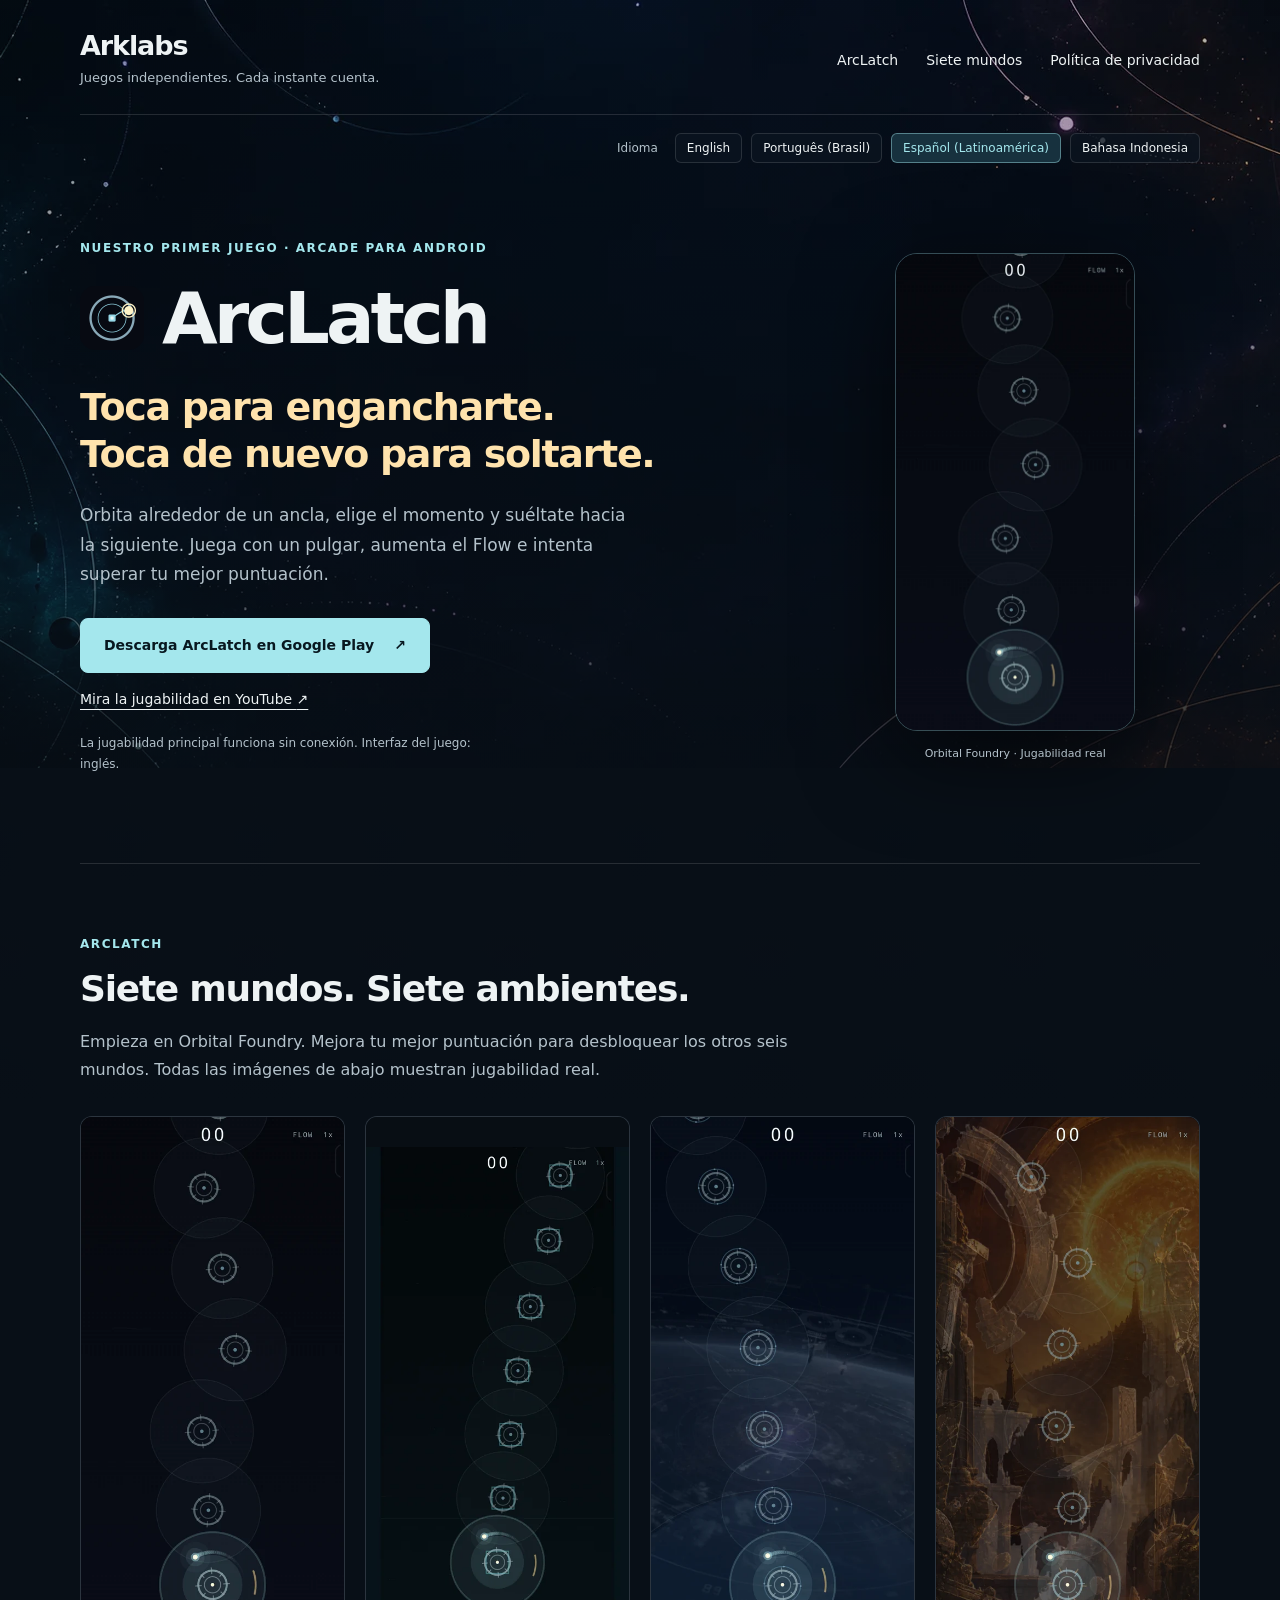
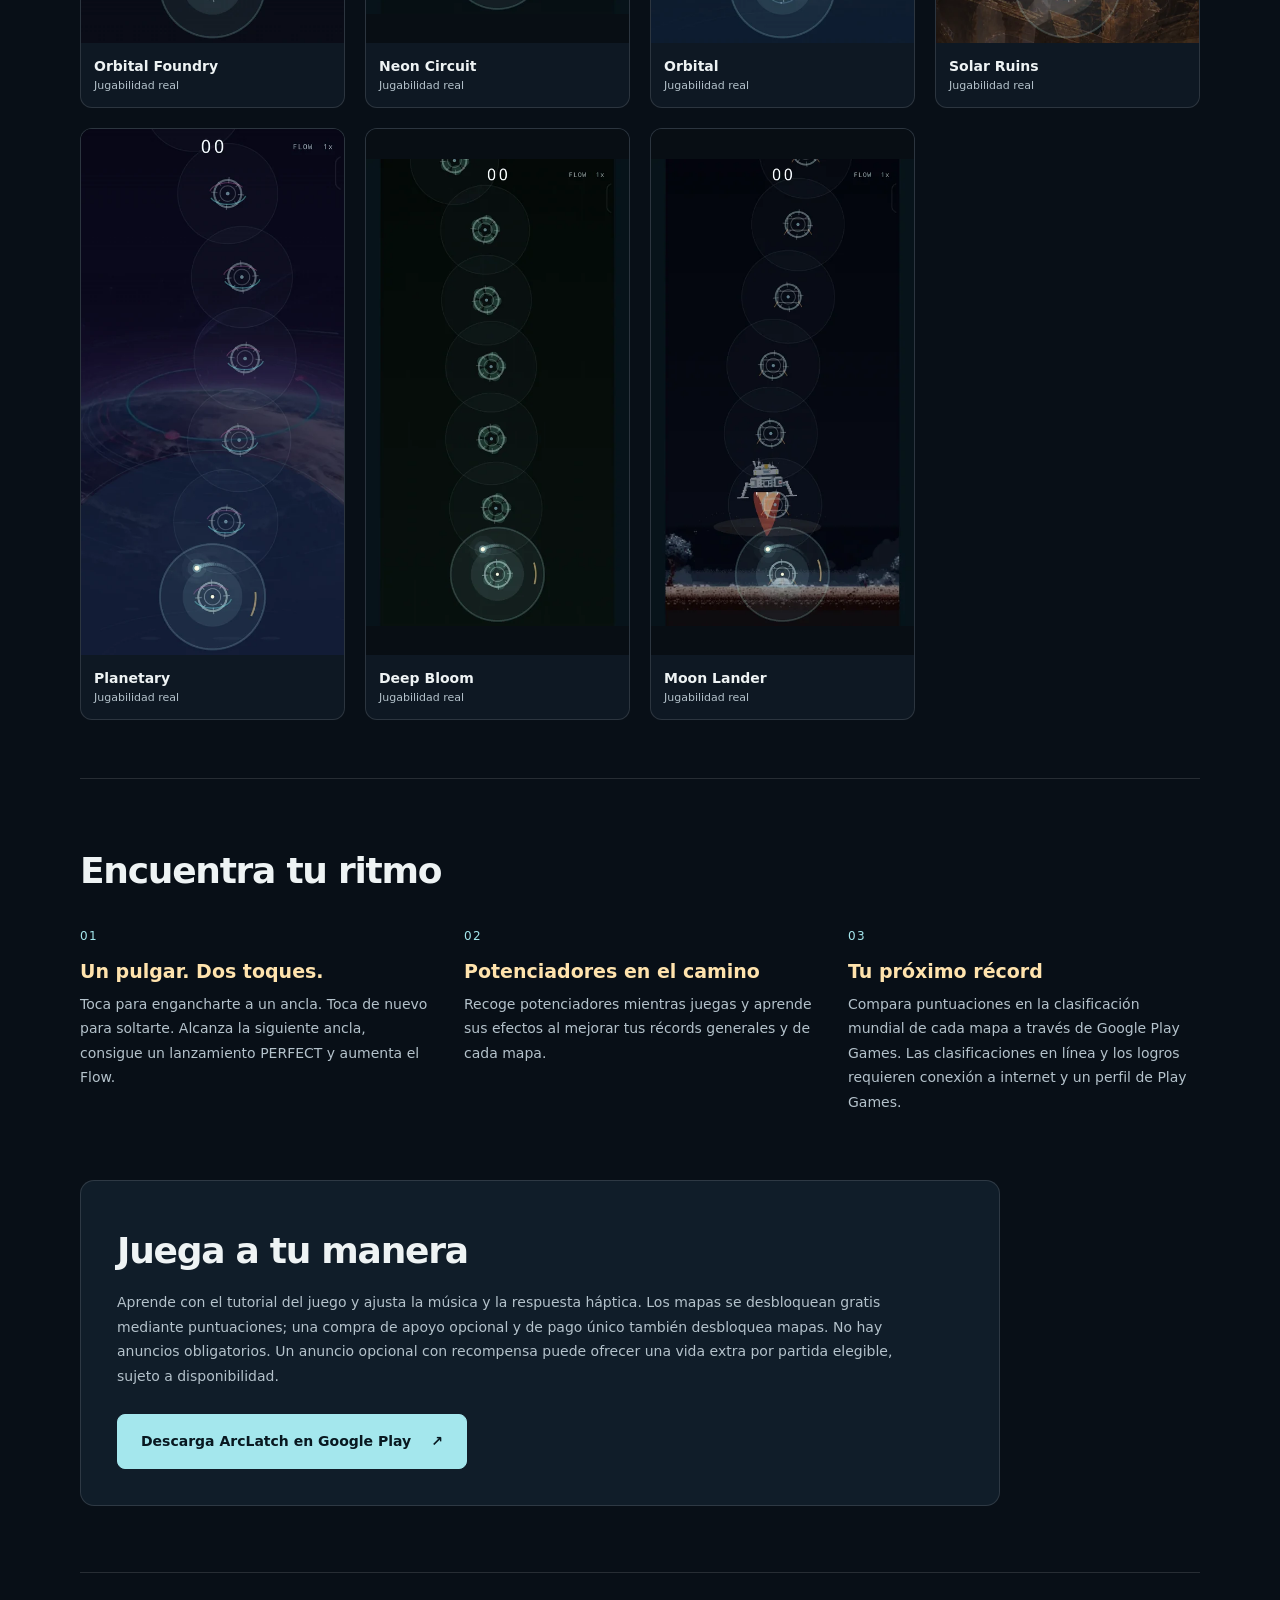
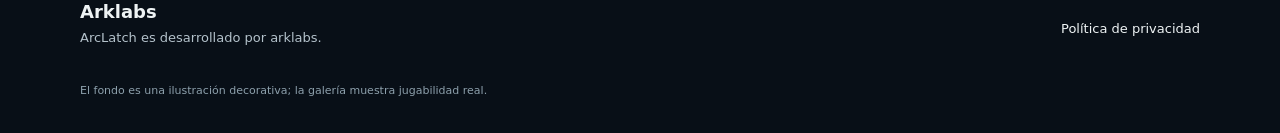
==== es-419/index.html @ b306b00f "Add files via upload" ====
<!doctype html>
<html lang="es-419"><head>
<meta charset="utf-8"><meta name="viewport" content="width=device-width, initial-scale=1">
<title>arklabs | Independent Game Developer — ArcLatch</title>
<meta name="description" content="Descubre ArcLatch de arklabs: un arcade de precisión para Android que se juega con un pulgar. Explora siete mundos y mira la jugabilidad real."><link rel="canonical" href="https://arklabs-app.github.io/es-419/">
<link rel="alternate" hreflang="en" href="https://arklabs-app.github.io/">
<link rel="alternate" hreflang="pt-BR" href="https://arklabs-app.github.io/pt-BR/">
<link rel="alternate" hreflang="es-419" href="https://arklabs-app.github.io/es-419/">
<link rel="alternate" hreflang="id" href="https://arklabs-app.github.io/id/">
<link rel="alternate" hreflang="x-default" href="https://arklabs-app.github.io/">
<meta property="og:type" content="website"><meta property="og:title" content="arklabs — ArcLatch for Android">
<meta property="og:description" content="Descubre ArcLatch de arklabs: un arcade de precisión para Android que se juega con un pulgar. Explora siete mundos y mira la jugabilidad real."><meta property="og:url" content="https://arklabs-app.github.io/es-419/">
<meta property="og:image" content="https://arklabs-app.github.io/assets/arclatch-icon.png"><meta property="og:image:alt" content="ArcLatch icon">
<meta name="twitter:card" content="summary"><meta name="twitter:title" content="arklabs — ArcLatch">
<meta name="twitter:description" content="Descubre ArcLatch de arklabs: un arcade de precisión para Android que se juega con un pulgar. Explora siete mundos y mira la jugabilidad real."><meta name="twitter:image" content="https://arklabs-app.github.io/assets/arclatch-icon.png">
<link rel="icon" href="../assets/arclatch-icon.png"><link rel="stylesheet" href="../style.css">
<script type="application/ld+json">{"@context": "https://schema.org", "@graph": [{"@type": "Organization", "@id": "https://arklabs-app.github.io/#developer", "name": "arklabs", "url": "https://arklabs-app.github.io/", "sameAs": ["https://github.com/Arklabs-app"]}, {"@type": "VideoGame", "name": "ArcLatch", "url": "https://play.google.com/store/apps/details?id=com.arklabs.arclatch", "operatingSystem": "Android", "applicationCategory": "GameApplication", "genre": "Arcade", "author": {"@id": "https://arklabs-app.github.io/#developer"}, "description": "Discover ArcLatch by arklabs: a one-thumb timing arcade game for Android. Explore seven worlds, watch real gameplay and get it on Google Play."}]}</script>
</head><body>
<a class="skip" href="#game">El juego</a>
<div class="shell"><header class="developer"><div><h1>Arklabs</h1><p>Juegos independientes. Cada instante cuenta.</p></div><nav aria-label="Main navigation"><a href="#game">ArcLatch</a><a href="#worlds">Siete mundos</a><a href="https://zaneh20.github.io/privacy.html">Política de privacidad</a></nav></header>
<nav class="languages" aria-label="Idioma"><span>Idioma</span><a href=".././" lang="en" hreflang="en">English</a><a href="../pt-BR/" lang="pt-BR" hreflang="pt-BR">Português (Brasil)</a><a href="../es-419/" lang="es-419" hreflang="es-419" aria-current="page">Español (Latinoamérica)</a><a href="../id/" lang="id" hreflang="id">Bahasa Indonesia</a></nav>
<main><section class="hero" id="game" aria-labelledby="game-title"><div class="hero-copy"><p class="eyebrow">Nuestro primer juego · Arcade para Android</p><div class="game-brand"><img src="../assets/arclatch-icon.png" alt="" width="64" height="64"><h2 id="game-title">ArcLatch</h2></div><h3>Toca para engancharte.<br>Toca de nuevo para soltarte.</h3><p class="intro">Orbita alrededor de un ancla, elige el momento y suéltate hacia la siguiente. Juega con un pulgar, aumenta el Flow e intenta superar tu mejor puntuación.</p><div class="actions"><a class="download" href="https://play.google.com/store/apps/details?id=com.arklabs.arclatch">Descarga ArcLatch en Google Play<span aria-hidden="true"> ↗</span></a><a class="video" href="https://www.youtube.com/watch?v=mXrBoKK8uXo">Mira la jugabilidad en YouTube <span aria-hidden="true">↗</span></a></div><p class="fine">La jugabilidad principal funciona sin conexión. Interfaz del juego: inglés.</p></div><figure class="hero-shot"><img src="../assets/01-foundry.webp" width="480" height="960" fetchpriority="high" alt="Jugabilidad real de ArcLatch en Orbital Foundry, con anclas y trayectorias orbitales."><figcaption>Orbital Foundry · Jugabilidad real</figcaption></figure></section>
<section class="worlds" id="worlds" aria-labelledby="world-title"><div class="section-heading"><p class="eyebrow">ArcLatch</p><h2 id="world-title">Siete mundos. Siete ambientes.</h2><p>Empieza en Orbital Foundry. Mejora tu mejor puntuación para desbloquear los otros seis mundos. Todas las imágenes de abajo muestran jugabilidad real.</p></div><div class="world-gallery"><figure class="world-card"><img src="../assets/01-foundry.webp" width="480" height="960" loading="lazy" decoding="async" alt="Jugabilidad real de ArcLatch en Orbital Foundry, con anclas y trayectorias orbitales."><figcaption><strong>Orbital Foundry</strong><span>Jugabilidad real</span></figcaption></figure><figure class="world-card"><img src="../assets/06-neon-circuit.webp" width="480" height="960" loading="lazy" decoding="async" alt="Jugabilidad real de ArcLatch en Neon Circuit, con anclas y trayectorias orbitales."><figcaption><strong>Neon Circuit</strong><span>Jugabilidad real</span></figcaption></figure><figure class="world-card"><img src="../assets/02-orbital.webp" width="480" height="960" loading="lazy" decoding="async" alt="Jugabilidad real de ArcLatch en Orbital, con anclas y trayectorias orbitales."><figcaption><strong>Orbital</strong><span>Jugabilidad real</span></figcaption></figure><figure class="world-card"><img src="../assets/03-solar-ruins.webp" width="480" height="960" loading="lazy" decoding="async" alt="Jugabilidad real de ArcLatch en Solar Ruins, con anclas y trayectorias orbitales."><figcaption><strong>Solar Ruins</strong><span>Jugabilidad real</span></figcaption></figure><figure class="world-card"><img src="../assets/05-planetary.webp" width="480" height="960" loading="lazy" decoding="async" alt="Jugabilidad real de ArcLatch en Planetary, con anclas y trayectorias orbitales."><figcaption><strong>Planetary</strong><span>Jugabilidad real</span></figcaption></figure><figure class="world-card"><img src="../assets/07-deep-bloom.webp" width="480" height="960" loading="lazy" decoding="async" alt="Jugabilidad real de ArcLatch en Deep Bloom, con anclas y trayectorias orbitales."><figcaption><strong>Deep Bloom</strong><span>Jugabilidad real</span></figcaption></figure><figure class="world-card"><img src="../assets/04-moon-lander.webp" width="480" height="960" loading="lazy" decoding="async" alt="Jugabilidad real de ArcLatch en Moon Lander, con anclas y trayectorias orbitales."><figcaption><strong>Moon Lander</strong><span>Jugabilidad real</span></figcaption></figure></div></section>
<section class="features" aria-labelledby="how-title"><h2 id="how-title">Encuentra tu ritmo</h2><div class="feature-grid"><article><span class="number">01</span><h3>Un pulgar. Dos toques.</h3><p>Toca para engancharte a un ancla. Toca de nuevo para soltarte. Alcanza la siguiente ancla, consigue un lanzamiento PERFECT y aumenta el Flow.</p></article><article><span class="number">02</span><h3>Potenciadores en el camino</h3><p>Recoge potenciadores mientras juegas y aprende sus efectos al mejorar tus récords generales y de cada mapa.</p></article><article><span class="number">03</span><h3>Tu próximo récord</h3><p>Compara puntuaciones en la clasificación mundial de cada mapa a través de Google Play Games. Las clasificaciones en línea y los logros requieren conexión a internet y un perfil de Play Games.</p></article></div></section>
<section class="play" aria-labelledby="play-title"><h2 id="play-title">Juega a tu manera</h2><p>Aprende con el tutorial del juego y ajusta la música y la respuesta háptica. Los mapas se desbloquean gratis mediante puntuaciones; una compra de apoyo opcional y de pago único también desbloquea mapas. No hay anuncios obligatorios. Un anuncio opcional con recompensa puede ofrecer una vida extra por partida elegible, sujeto a disponibilidad.</p><a class="download" href="https://play.google.com/store/apps/details?id=com.arklabs.arclatch">Descarga ArcLatch en Google Play <span aria-hidden="true">↗</span></a></section></main>
<footer><div><strong>Arklabs</strong><p>ArcLatch es desarrollado por arklabs.</p></div><a href="https://zaneh20.github.io/privacy.html">Política de privacidad</a><p class="art-note">El fondo es una ilustración decorativa; la galería muestra jugabilidad real.</p></footer></div></body></html>
---- style.css ----
:root{color-scheme:dark;--ink:#eef3f4;--muted:#b4c2cb;--line:#ffffff20;--gold:#ffe3ad;--cyan:#a4e7ed;font-family:system-ui,-apple-system,BlinkMacSystemFont,"Segoe UI",sans-serif;background:#080f17;color:var(--ink);scroll-behavior:smooth}
*{box-sizing:border-box}body{margin:0;background:linear-gradient(180deg,#080f1745 0,#080f17b8 650px,#080f17 1100px),url('assets/orbital-background.webp') center top/1920px auto no-repeat}a{color:inherit;text-decoration:none}a:focus-visible{outline:3px solid var(--gold);outline-offset:5px}a:hover{color:var(--gold)}.shell{max-width:1200px;margin:auto;padding:0 40px}.developer{display:flex;align-items:center;justify-content:space-between;gap:24px;padding:30px 0 24px;border-bottom:1px solid var(--line)}.developer h1{font-size:27px;letter-spacing:-.04em;margin:0}.developer p{font-size:13px;color:var(--muted);margin:6px 0 0}.developer nav{display:flex;flex-wrap:wrap;gap:28px;font-size:14px}.languages{display:flex;justify-content:flex-end;align-items:center;flex-wrap:wrap;gap:9px;padding:18px 0;font-size:12px}.languages span{color:var(--muted);margin-right:8px}.languages a{padding:7px 11px;border:1px solid var(--line);border-radius:6px;background:#0c1620b8}.languages a[aria-current]{border-color:#a4e7ed70;color:var(--cyan);background:#17313e}.hero{display:grid;grid-template-columns:1.3fr .7fr;gap:64px;align-items:center;padding:45px 0 76px;scroll-margin-top:20px}.eyebrow{font-size:12px!important;letter-spacing:.13em;text-transform:uppercase;color:var(--cyan)!important;font-weight:650}.game-brand{display:flex;align-items:center;gap:18px;margin:20px 0 26px}.game-brand img{border-radius:15px}.game-brand h2{font-size:clamp(42px,6vw,72px);letter-spacing:-.055em;margin:0;font-weight:650;line-height:1.1}.hero h3{font-size:clamp(24px,3vw,38px);line-height:1.25;letter-spacing:-.035em;font-weight:550;color:var(--gold);margin:0 0 22px}p{line-height:1.75;color:var(--muted)}.intro{max-width:560px;font-size:17px}.actions{display:flex;flex-direction:column;align-items:flex-start;gap:18px;margin-top:28px}.download{display:inline-flex;align-items:center;justify-content:center;gap:20px;padding:16px 23px;background:var(--cyan);border:1px solid var(--cyan);border-radius:8px;font-size:14px;font-weight:700;color:#081820;line-height:1.5}.download:hover{color:#081820;background:#d0f9fc}.video{font-size:14px;text-decoration:underline;text-underline-offset:5px}.fine{font-size:12px;margin-top:26px;max-width:430px}.hero-shot{margin:0;text-align:center}.hero-shot img{display:block;width:100%;max-width:240px;height:auto;margin:auto;border-radius:22px;border:1px solid #9bd7df50;box-shadow:0 24px 90px #0009}.hero-shot figcaption{font-size:11px;color:var(--muted);margin-top:16px}.worlds,.features{padding:58px 0;border-top:1px solid var(--line);scroll-margin-top:24px}.section-heading{max-width:720px;margin-bottom:32px}h2{font-size:clamp(25px,3vw,36px);letter-spacing:-.035em;line-height:1.2;margin:12px 0 18px}.world-gallery{display:grid;grid-template-columns:repeat(4,minmax(0,1fr));gap:20px}.world-card{margin:0;background:#0e1823;border:1px solid var(--line);border-radius:12px;overflow:hidden}.world-card img{width:100%;height:auto;display:block;aspect-ratio:1/2;object-fit:contain;background:#080e14}.world-card figcaption{padding:15px 13px}.world-card strong{display:block;font-size:14px}.world-card span{display:block;margin-top:5px;color:var(--muted);font-size:11px}.feature-grid{display:grid;grid-template-columns:repeat(3,minmax(0,1fr));gap:32px;margin-top:32px}.number{color:var(--cyan);font-size:12px;letter-spacing:.12em}.feature-grid h3{font-size:19px;color:var(--gold);margin:16px 0 10px}.feature-grid p{font-size:14px;margin:0}.play{border:1px solid var(--line);border-radius:14px;background:#101d29;padding:36px;margin:8px 0 66px;max-width:920px}.play p{font-size:14px;max-width:800px;margin-bottom:26px}footer{border-top:1px solid var(--line);padding:28px 0;display:flex;justify-content:space-between;flex-wrap:wrap;gap:14px;font-size:13px}footer strong{font-size:18px}footer p{margin:5px 0}footer>a{align-self:center}.art-note{width:100%;font-size:11px;color:#8da0ac;margin-top:12px}.skip{position:absolute;top:-100px;left:20px;padding:12px;background:#fff;color:#000}.skip:focus{top:8px;z-index:10}
@media(max-width:900px){.shell{padding:0 28px}.hero{gap:35px}.world-gallery{grid-template-columns:repeat(3,minmax(0,1fr))}.developer nav{gap:18px}}
@media(max-width:640px){.shell{padding:0 20px}.developer{align-items:flex-start;flex-direction:column;gap:18px;padding-top:24px}.developer nav{gap:20px}.languages{justify-content:flex-start;gap:6px}.languages span{width:100%;margin:0 0 3px}.languages a{font-size:11px;padding:7px 9px}.hero{grid-template-columns:1fr;gap:32px;padding:30px 0 50px}.hero-shot img{max-width:195px}.game-brand h2{font-size:52px}.game-brand img{width:52px;height:52px}.hero h3{font-size:30px}.intro{font-size:16px}.world-gallery{grid-template-columns:repeat(2,minmax(0,1fr));gap:12px}.world-card figcaption{padding:12px 9px}.world-card strong{font-size:12px}.world-card span{font-size:10px}.feature-grid{grid-template-columns:1fr;gap:28px}.worlds,.features{padding:38px 0}.play{padding:24px 20px;margin-bottom:40px}.download{padding:14px 18px;font-size:13px;gap:10px}footer{padding:24px 0}.game-brand{gap:12px}}
@media(max-width:350px){.shell{padding:0 14px}.world-gallery{grid-template-columns:1fr}.game-brand h2{font-size:44px}}
@media(prefers-reduced-motion:reduce){:root{scroll-behavior:auto}}
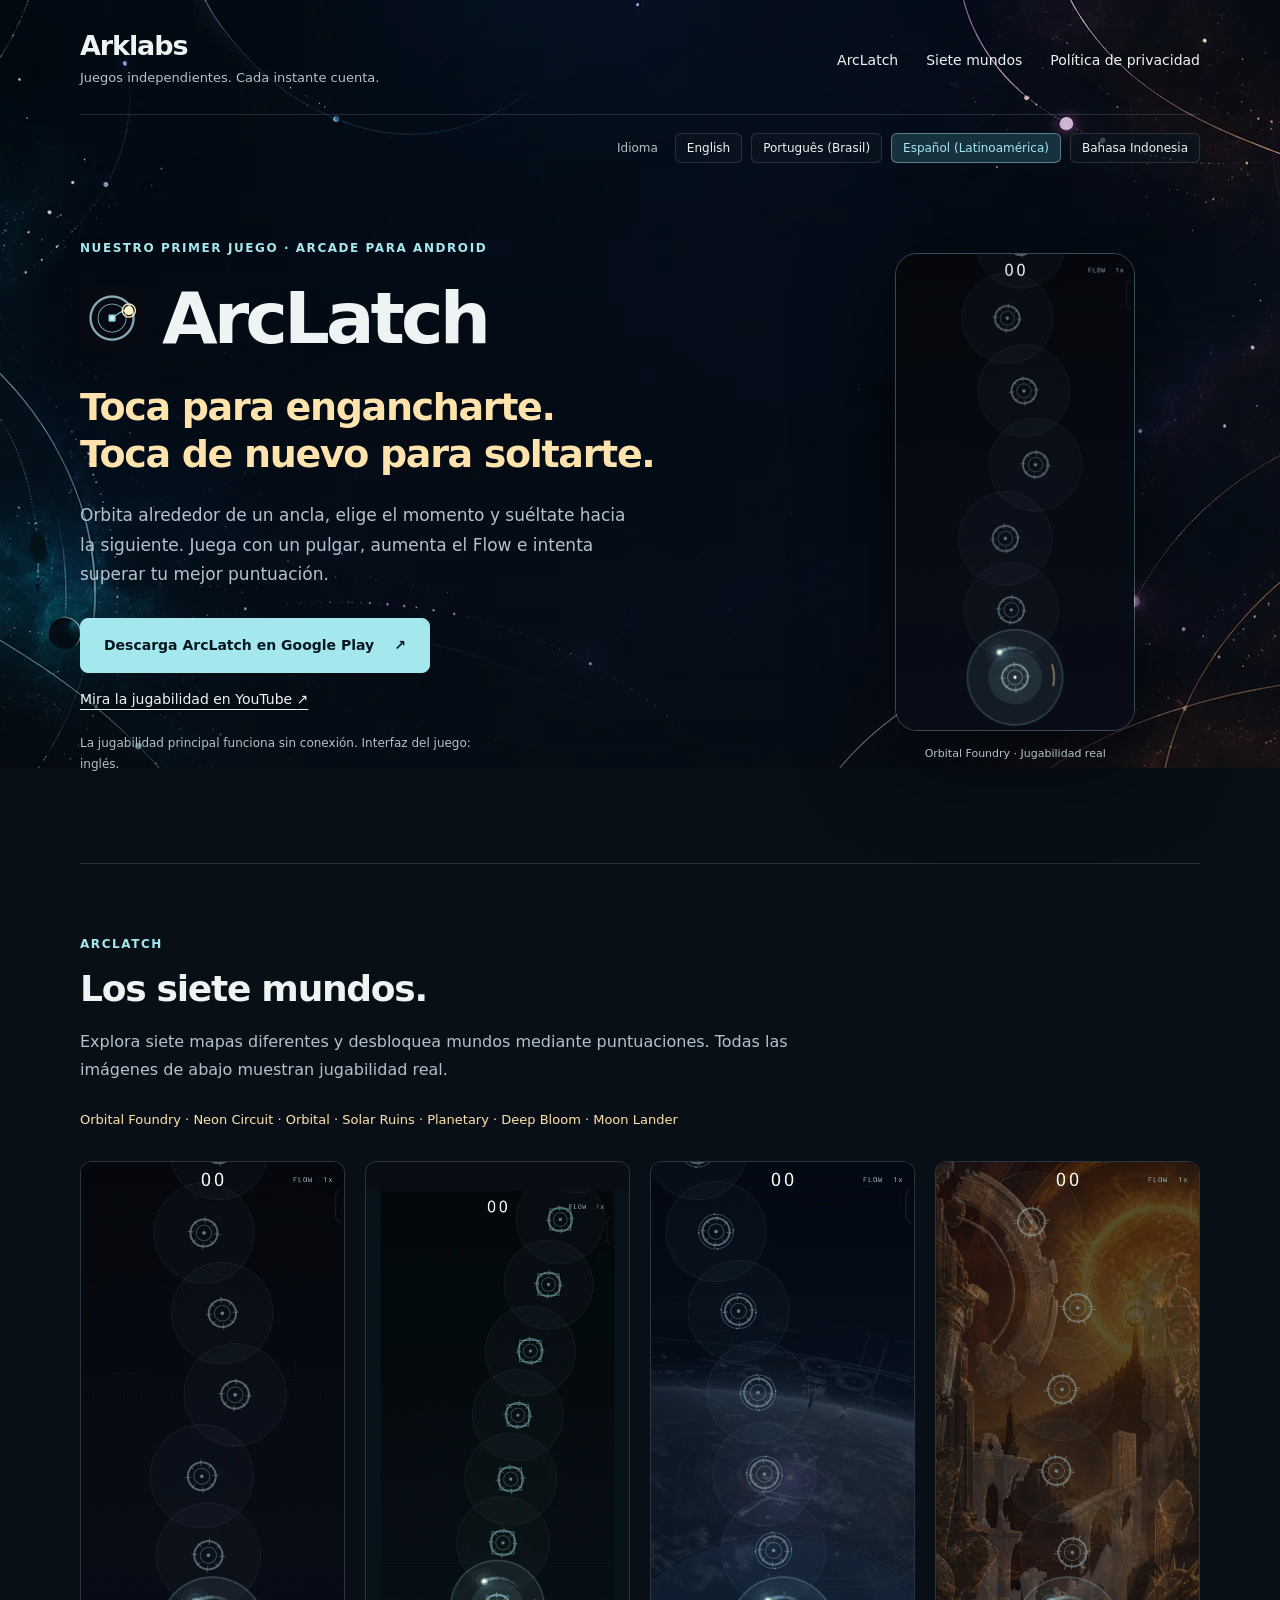
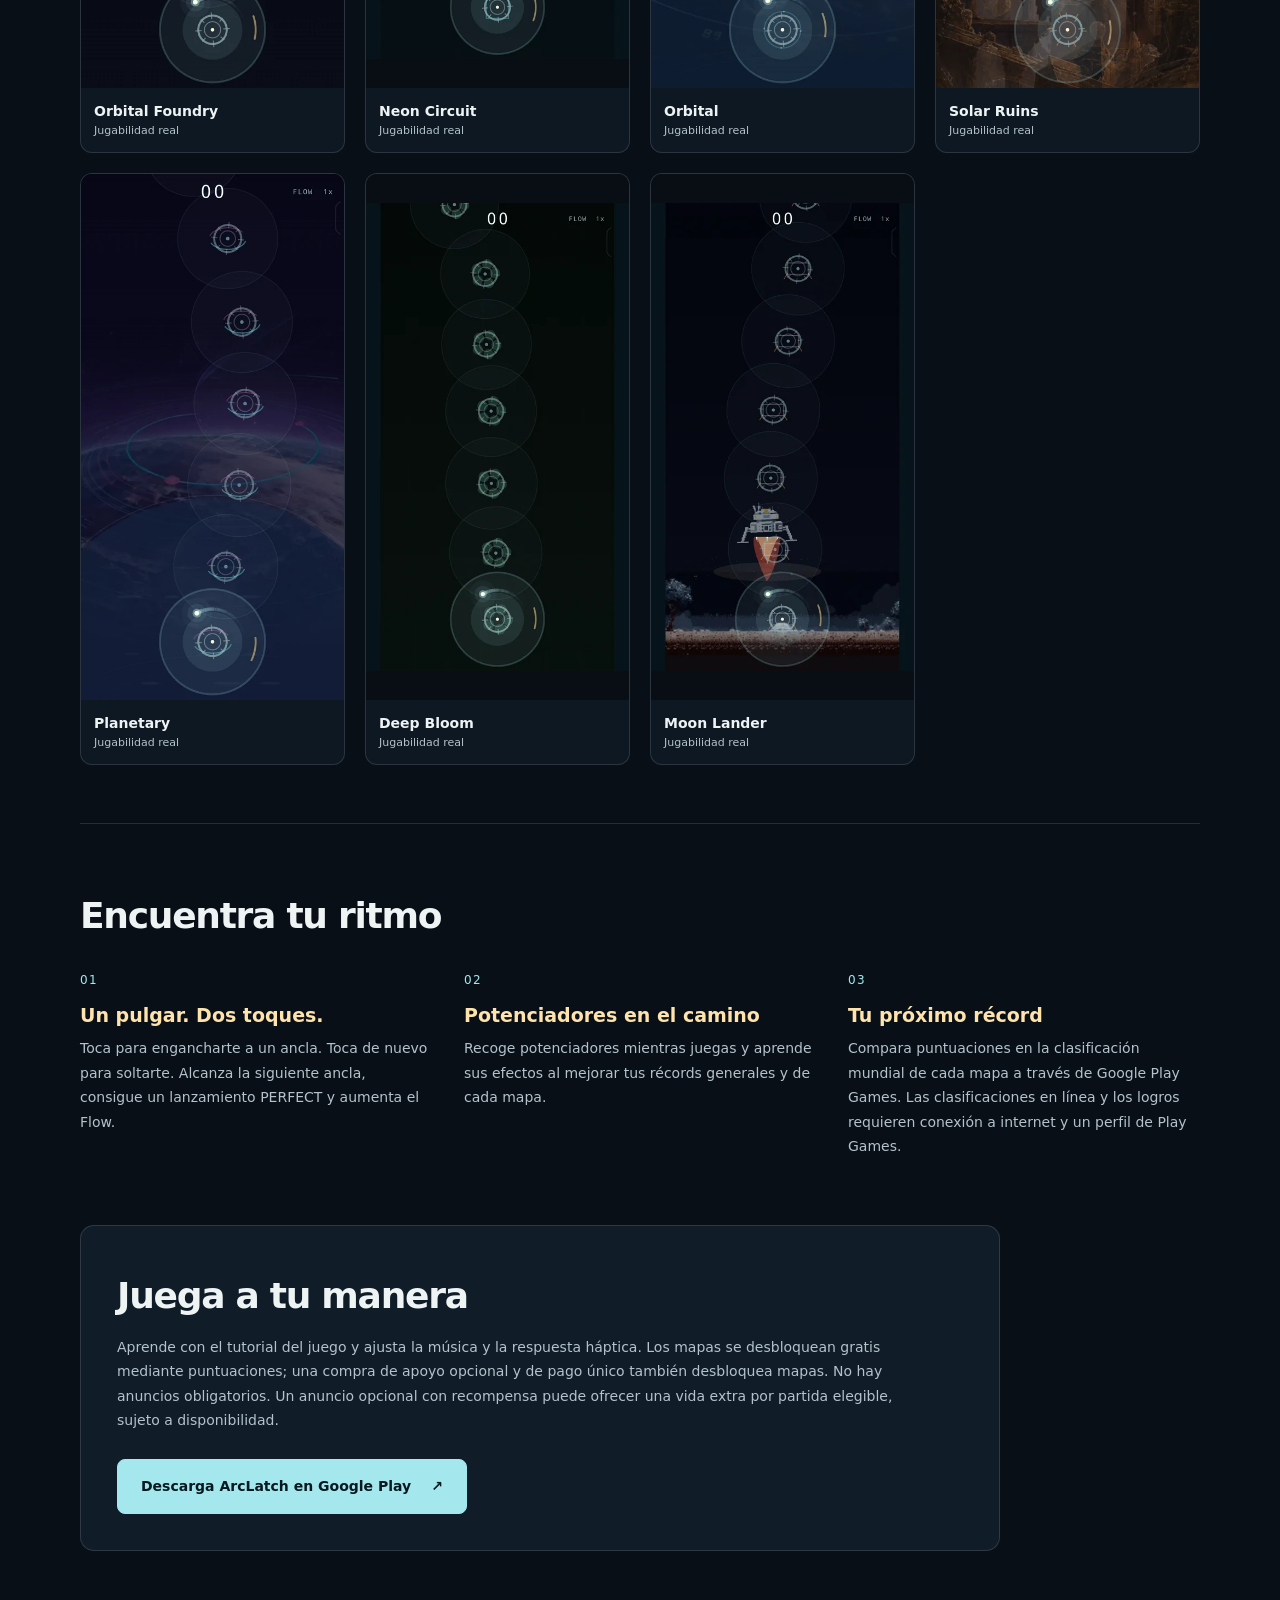
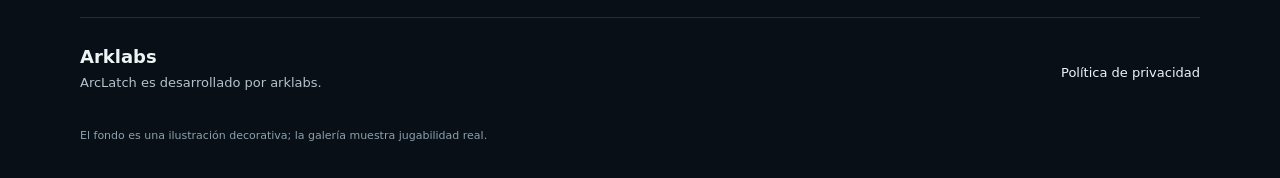
==== commit 59e07477: "Add files via upload" ====
--- a/es-419/index.html
+++ b/es-419/index.html
@@ -13,14 +13,14 @@
 <meta property="og:image" content="https://arklabs-app.github.io/assets/arclatch-icon.png"><meta property="og:image:alt" content="ArcLatch icon">
 <meta name="twitter:card" content="summary"><meta name="twitter:title" content="arklabs — ArcLatch">
 <meta name="twitter:description" content="Descubre ArcLatch de arklabs: un arcade de precisión para Android que se juega con un pulgar. Explora siete mundos y mira la jugabilidad real."><meta name="twitter:image" content="https://arklabs-app.github.io/assets/arclatch-icon.png">
-<link rel="icon" href="../assets/arclatch-icon.png"><link rel="stylesheet" href="../style.css">
+<link rel="icon" href="../assets/arclatch-icon.png"><link rel="stylesheet" href="../style.css?v=20261102-2">
 <script type="application/ld+json">{"@context": "https://schema.org", "@graph": [{"@type": "Organization", "@id": "https://arklabs-app.github.io/#developer", "name": "arklabs", "url": "https://arklabs-app.github.io/", "sameAs": ["https://github.com/Arklabs-app"]}, {"@type": "VideoGame", "name": "ArcLatch", "url": "https://play.google.com/store/apps/details?id=com.arklabs.arclatch", "operatingSystem": "Android", "applicationCategory": "GameApplication", "genre": "Arcade", "author": {"@id": "https://arklabs-app.github.io/#developer"}, "description": "Discover ArcLatch by arklabs: a one-thumb timing arcade game for Android. Explore seven worlds, watch real gameplay and get it on Google Play."}]}</script>
 </head><body>
 <a class="skip" href="#game">El juego</a>
 <div class="shell"><header class="developer"><div><h1>Arklabs</h1><p>Juegos independientes. Cada instante cuenta.</p></div><nav aria-label="Main navigation"><a href="#game">ArcLatch</a><a href="#worlds">Siete mundos</a><a href="https://zaneh20.github.io/privacy.html">Política de privacidad</a></nav></header>
 <nav class="languages" aria-label="Idioma"><span>Idioma</span><a href=".././" lang="en" hreflang="en">English</a><a href="../pt-BR/" lang="pt-BR" hreflang="pt-BR">Português (Brasil)</a><a href="../es-419/" lang="es-419" hreflang="es-419" aria-current="page">Español (Latinoamérica)</a><a href="../id/" lang="id" hreflang="id">Bahasa Indonesia</a></nav>
 <main><section class="hero" id="game" aria-labelledby="game-title"><div class="hero-copy"><p class="eyebrow">Nuestro primer juego · Arcade para Android</p><div class="game-brand"><img src="../assets/arclatch-icon.png" alt="" width="64" height="64"><h2 id="game-title">ArcLatch</h2></div><h3>Toca para engancharte.<br>Toca de nuevo para soltarte.</h3><p class="intro">Orbita alrededor de un ancla, elige el momento y suéltate hacia la siguiente. Juega con un pulgar, aumenta el Flow e intenta superar tu mejor puntuación.</p><div class="actions"><a class="download" href="https://play.google.com/store/apps/details?id=com.arklabs.arclatch">Descarga ArcLatch en Google Play<span aria-hidden="true"> ↗</span></a><a class="video" href="https://www.youtube.com/watch?v=mXrBoKK8uXo">Mira la jugabilidad en YouTube <span aria-hidden="true">↗</span></a></div><p class="fine">La jugabilidad principal funciona sin conexión. Interfaz del juego: inglés.</p></div><figure class="hero-shot"><img src="../assets/01-foundry.webp" width="480" height="960" fetchpriority="high" alt="Jugabilidad real de ArcLatch en Orbital Foundry, con anclas y trayectorias orbitales."><figcaption>Orbital Foundry · Jugabilidad real</figcaption></figure></section>
-<section class="worlds" id="worlds" aria-labelledby="world-title"><div class="section-heading"><p class="eyebrow">ArcLatch</p><h2 id="world-title">Siete mundos. Siete ambientes.</h2><p>Empieza en Orbital Foundry. Mejora tu mejor puntuación para desbloquear los otros seis mundos. Todas las imágenes de abajo muestran jugabilidad real.</p></div><div class="world-gallery"><figure class="world-card"><img src="../assets/01-foundry.webp" width="480" height="960" loading="lazy" decoding="async" alt="Jugabilidad real de ArcLatch en Orbital Foundry, con anclas y trayectorias orbitales."><figcaption><strong>Orbital Foundry</strong><span>Jugabilidad real</span></figcaption></figure><figure class="world-card"><img src="../assets/06-neon-circuit.webp" width="480" height="960" loading="lazy" decoding="async" alt="Jugabilidad real de ArcLatch en Neon Circuit, con anclas y trayectorias orbitales."><figcaption><strong>Neon Circuit</strong><span>Jugabilidad real</span></figcaption></figure><figure class="world-card"><img src="../assets/02-orbital.webp" width="480" height="960" loading="lazy" decoding="async" alt="Jugabilidad real de ArcLatch en Orbital, con anclas y trayectorias orbitales."><figcaption><strong>Orbital</strong><span>Jugabilidad real</span></figcaption></figure><figure class="world-card"><img src="../assets/03-solar-ruins.webp" width="480" height="960" loading="lazy" decoding="async" alt="Jugabilidad real de ArcLatch en Solar Ruins, con anclas y trayectorias orbitales."><figcaption><strong>Solar Ruins</strong><span>Jugabilidad real</span></figcaption></figure><figure class="world-card"><img src="../assets/05-planetary.webp" width="480" height="960" loading="lazy" decoding="async" alt="Jugabilidad real de ArcLatch en Planetary, con anclas y trayectorias orbitales."><figcaption><strong>Planetary</strong><span>Jugabilidad real</span></figcaption></figure><figure class="world-card"><img src="../assets/07-deep-bloom.webp" width="480" height="960" loading="lazy" decoding="async" alt="Jugabilidad real de ArcLatch en Deep Bloom, con anclas y trayectorias orbitales."><figcaption><strong>Deep Bloom</strong><span>Jugabilidad real</span></figcaption></figure><figure class="world-card"><img src="../assets/04-moon-lander.webp" width="480" height="960" loading="lazy" decoding="async" alt="Jugabilidad real de ArcLatch en Moon Lander, con anclas y trayectorias orbitales."><figcaption><strong>Moon Lander</strong><span>Jugabilidad real</span></figcaption></figure></div></section>
+<section class="worlds" id="worlds" aria-labelledby="world-title"><div class="section-heading"><p class="eyebrow">ArcLatch</p><h2 id="world-title">Los siete mundos.</h2><p>Explora siete mapas diferentes y desbloquea mundos mediante puntuaciones. Todas las imágenes de abajo muestran jugabilidad real.</p></div><p class="map-index">Orbital Foundry · Neon Circuit · Orbital · Solar Ruins · Planetary · Deep Bloom · Moon Lander</p><div class="world-gallery"><figure class="world-card"><img src="../assets/01-foundry.webp" width="480" height="960" loading="lazy" decoding="async" alt="Jugabilidad real de ArcLatch en Orbital Foundry, con anclas y trayectorias orbitales."><figcaption><strong>Orbital Foundry</strong><span>Jugabilidad real</span></figcaption></figure><figure class="world-card"><img src="../assets/06-neon-circuit.webp" width="480" height="960" loading="lazy" decoding="async" alt="Jugabilidad real de ArcLatch en Neon Circuit, con anclas y trayectorias orbitales."><figcaption><strong>Neon Circuit</strong><span>Jugabilidad real</span></figcaption></figure><figure class="world-card"><img src="../assets/02-orbital.webp" width="480" height="960" loading="lazy" decoding="async" alt="Jugabilidad real de ArcLatch en Orbital, con anclas y trayectorias orbitales."><figcaption><strong>Orbital</strong><span>Jugabilidad real</span></figcaption></figure><figure class="world-card"><img src="../assets/03-solar-ruins.webp" width="480" height="960" loading="lazy" decoding="async" alt="Jugabilidad real de ArcLatch en Solar Ruins, con anclas y trayectorias orbitales."><figcaption><strong>Solar Ruins</strong><span>Jugabilidad real</span></figcaption></figure><figure class="world-card"><img src="../assets/05-planetary.webp" width="480" height="960" loading="lazy" decoding="async" alt="Jugabilidad real de ArcLatch en Planetary, con anclas y trayectorias orbitales."><figcaption><strong>Planetary</strong><span>Jugabilidad real</span></figcaption></figure><figure class="world-card"><img src="../assets/07-deep-bloom.webp" width="480" height="960" loading="lazy" decoding="async" alt="Jugabilidad real de ArcLatch en Deep Bloom, con anclas y trayectorias orbitales."><figcaption><strong>Deep Bloom</strong><span>Jugabilidad real</span></figcaption></figure><figure class="world-card"><img src="../assets/04-moon-lander.webp" width="480" height="960" loading="lazy" decoding="async" alt="Jugabilidad real de ArcLatch en Moon Lander, con anclas y trayectorias orbitales."><figcaption><strong>Moon Lander</strong><span>Jugabilidad real</span></figcaption></figure></div></section>
 <section class="features" aria-labelledby="how-title"><h2 id="how-title">Encuentra tu ritmo</h2><div class="feature-grid"><article><span class="number">01</span><h3>Un pulgar. Dos toques.</h3><p>Toca para engancharte a un ancla. Toca de nuevo para soltarte. Alcanza la siguiente ancla, consigue un lanzamiento PERFECT y aumenta el Flow.</p></article><article><span class="number">02</span><h3>Potenciadores en el camino</h3><p>Recoge potenciadores mientras juegas y aprende sus efectos al mejorar tus récords generales y de cada mapa.</p></article><article><span class="number">03</span><h3>Tu próximo récord</h3><p>Compara puntuaciones en la clasificación mundial de cada mapa a través de Google Play Games. Las clasificaciones en línea y los logros requieren conexión a internet y un perfil de Play Games.</p></article></div></section>
 <section class="play" aria-labelledby="play-title"><h2 id="play-title">Juega a tu manera</h2><p>Aprende con el tutorial del juego y ajusta la música y la respuesta háptica. Los mapas se desbloquean gratis mediante puntuaciones; una compra de apoyo opcional y de pago único también desbloquea mapas. No hay anuncios obligatorios. Un anuncio opcional con recompensa puede ofrecer una vida extra por partida elegible, sujeto a disponibilidad.</p><a class="download" href="https://play.google.com/store/apps/details?id=com.arklabs.arclatch">Descarga ArcLatch en Google Play <span aria-hidden="true">↗</span></a></section></main>
 <footer><div><strong>Arklabs</strong><p>ArcLatch es desarrollado por arklabs.</p></div><a href="https://zaneh20.github.io/privacy.html">Política de privacidad</a><p class="art-note">El fondo es una ilustración decorativa; la galería muestra jugabilidad real.</p></footer></div></body></html>
--- a/style.css
+++ b/style.css
@@ -1,6 +1,8 @@
 :root{color-scheme:dark;--ink:#eef3f4;--muted:#b4c2cb;--line:#ffffff20;--gold:#ffe3ad;--cyan:#a4e7ed;font-family:system-ui,-apple-system,BlinkMacSystemFont,"Segoe UI",sans-serif;background:#080f17;color:var(--ink);scroll-behavior:smooth}
-*{box-sizing:border-box}body{margin:0;background:linear-gradient(180deg,#080f1745 0,#080f17b8 650px,#080f17 1100px),url('assets/orbital-background.webp') center top/1920px auto no-repeat}a{color:inherit;text-decoration:none}a:focus-visible{outline:3px solid var(--gold);outline-offset:5px}a:hover{color:var(--gold)}.shell{max-width:1200px;margin:auto;padding:0 40px}.developer{display:flex;align-items:center;justify-content:space-between;gap:24px;padding:30px 0 24px;border-bottom:1px solid var(--line)}.developer h1{font-size:27px;letter-spacing:-.04em;margin:0}.developer p{font-size:13px;color:var(--muted);margin:6px 0 0}.developer nav{display:flex;flex-wrap:wrap;gap:28px;font-size:14px}.languages{display:flex;justify-content:flex-end;align-items:center;flex-wrap:wrap;gap:9px;padding:18px 0;font-size:12px}.languages span{color:var(--muted);margin-right:8px}.languages a{padding:7px 11px;border:1px solid var(--line);border-radius:6px;background:#0c1620b8}.languages a[aria-current]{border-color:#a4e7ed70;color:var(--cyan);background:#17313e}.hero{display:grid;grid-template-columns:1.3fr .7fr;gap:64px;align-items:center;padding:45px 0 76px;scroll-margin-top:20px}.eyebrow{font-size:12px!important;letter-spacing:.13em;text-transform:uppercase;color:var(--cyan)!important;font-weight:650}.game-brand{display:flex;align-items:center;gap:18px;margin:20px 0 26px}.game-brand img{border-radius:15px}.game-brand h2{font-size:clamp(42px,6vw,72px);letter-spacing:-.055em;margin:0;font-weight:650;line-height:1.1}.hero h3{font-size:clamp(24px,3vw,38px);line-height:1.25;letter-spacing:-.035em;font-weight:550;color:var(--gold);margin:0 0 22px}p{line-height:1.75;color:var(--muted)}.intro{max-width:560px;font-size:17px}.actions{display:flex;flex-direction:column;align-items:flex-start;gap:18px;margin-top:28px}.download{display:inline-flex;align-items:center;justify-content:center;gap:20px;padding:16px 23px;background:var(--cyan);border:1px solid var(--cyan);border-radius:8px;font-size:14px;font-weight:700;color:#081820;line-height:1.5}.download:hover{color:#081820;background:#d0f9fc}.video{font-size:14px;text-decoration:underline;text-underline-offset:5px}.fine{font-size:12px;margin-top:26px;max-width:430px}.hero-shot{margin:0;text-align:center}.hero-shot img{display:block;width:100%;max-width:240px;height:auto;margin:auto;border-radius:22px;border:1px solid #9bd7df50;box-shadow:0 24px 90px #0009}.hero-shot figcaption{font-size:11px;color:var(--muted);margin-top:16px}.worlds,.features{padding:58px 0;border-top:1px solid var(--line);scroll-margin-top:24px}.section-heading{max-width:720px;margin-bottom:32px}h2{font-size:clamp(25px,3vw,36px);letter-spacing:-.035em;line-height:1.2;margin:12px 0 18px}.world-gallery{display:grid;grid-template-columns:repeat(4,minmax(0,1fr));gap:20px}.world-card{margin:0;background:#0e1823;border:1px solid var(--line);border-radius:12px;overflow:hidden}.world-card img{width:100%;height:auto;display:block;aspect-ratio:1/2;object-fit:contain;background:#080e14}.world-card figcaption{padding:15px 13px}.world-card strong{display:block;font-size:14px}.world-card span{display:block;margin-top:5px;color:var(--muted);font-size:11px}.feature-grid{display:grid;grid-template-columns:repeat(3,minmax(0,1fr));gap:32px;margin-top:32px}.number{color:var(--cyan);font-size:12px;letter-spacing:.12em}.feature-grid h3{font-size:19px;color:var(--gold);margin:16px 0 10px}.feature-grid p{font-size:14px;margin:0}.play{border:1px solid var(--line);border-radius:14px;background:#101d29;padding:36px;margin:8px 0 66px;max-width:920px}.play p{font-size:14px;max-width:800px;margin-bottom:26px}footer{border-top:1px solid var(--line);padding:28px 0;display:flex;justify-content:space-between;flex-wrap:wrap;gap:14px;font-size:13px}footer strong{font-size:18px}footer p{margin:5px 0}footer>a{align-self:center}.art-note{width:100%;font-size:11px;color:#8da0ac;margin-top:12px}.skip{position:absolute;top:-100px;left:20px;padding:12px;background:#fff;color:#000}.skip:focus{top:8px;z-index:10}
+*{box-sizing:border-box}body{margin:0;background:linear-gradient(180deg,#080f1720 0,#080f1766 650px,#080f17 1100px),url('assets/orbital-background.webp?v=20261102-2') center top/1920px auto no-repeat}a{color:inherit;text-decoration:none}a:focus-visible{outline:3px solid var(--gold);outline-offset:5px}a:hover{color:var(--gold)}.shell{max-width:1200px;margin:auto;padding:0 40px}.developer{display:flex;align-items:center;justify-content:space-between;gap:24px;padding:30px 0 24px;border-bottom:1px solid var(--line)}.developer h1{font-size:27px;letter-spacing:-.04em;margin:0}.developer p{font-size:13px;color:var(--muted);margin:6px 0 0}.developer nav{display:flex;flex-wrap:wrap;gap:28px;font-size:14px}.languages{display:flex;justify-content:flex-end;align-items:center;flex-wrap:wrap;gap:9px;padding:18px 0;font-size:12px}.languages span{color:var(--muted);margin-right:8px}.languages a{padding:7px 11px;border:1px solid var(--line);border-radius:6px;background:#0c1620b8}.languages a[aria-current]{border-color:#a4e7ed70;color:var(--cyan);background:#17313e}.hero{display:grid;grid-template-columns:1.3fr .7fr;gap:64px;align-items:center;padding:45px 0 76px;scroll-margin-top:20px}.eyebrow{font-size:12px!important;letter-spacing:.13em;text-transform:uppercase;color:var(--cyan)!important;font-weight:650}.game-brand{display:flex;align-items:center;gap:18px;margin:20px 0 26px}.game-brand img{border-radius:15px}.game-brand h2{font-size:clamp(42px,6vw,72px);letter-spacing:-.055em;margin:0;font-weight:650;line-height:1.1}.hero h3{font-size:clamp(24px,3vw,38px);line-height:1.25;letter-spacing:-.035em;font-weight:550;color:var(--gold);margin:0 0 22px}p{line-height:1.75;color:var(--muted)}.intro{max-width:560px;font-size:17px}.actions{display:flex;flex-direction:column;align-items:flex-start;gap:18px;margin-top:28px}.download{display:inline-flex;align-items:center;justify-content:center;gap:20px;padding:16px 23px;background:var(--cyan);border:1px solid var(--cyan);border-radius:8px;font-size:14px;font-weight:700;color:#081820;line-height:1.5}.download:hover{color:#081820;background:#d0f9fc}.video{font-size:14px;text-decoration:underline;text-underline-offset:5px}.fine{font-size:12px;margin-top:26px;max-width:430px}.hero-shot{margin:0;text-align:center}.hero-shot img{display:block;width:100%;max-width:240px;height:auto;margin:auto;border-radius:22px;border:1px solid #9bd7df50;box-shadow:0 24px 90px #0009}.hero-shot figcaption{font-size:11px;color:var(--muted);margin-top:16px}.worlds,.features{padding:58px 0;border-top:1px solid var(--line);scroll-margin-top:24px}.section-heading{max-width:720px;margin-bottom:32px}h2{font-size:clamp(25px,3vw,36px);letter-spacing:-.035em;line-height:1.2;margin:12px 0 18px}.world-gallery{display:grid;grid-template-columns:repeat(4,minmax(0,1fr));gap:20px}.world-card{margin:0;background:#0e1823;border:1px solid var(--line);border-radius:12px;overflow:hidden}.world-card img{width:100%;height:auto;display:block;aspect-ratio:1/2;object-fit:contain;background:#080e14}.world-card figcaption{padding:15px 13px}.world-card strong{display:block;font-size:14px}.world-card span{display:block;margin-top:5px;color:var(--muted);font-size:11px}.feature-grid{display:grid;grid-template-columns:repeat(3,minmax(0,1fr));gap:32px;margin-top:32px}.number{color:var(--cyan);font-size:12px;letter-spacing:.12em}.feature-grid h3{font-size:19px;color:var(--gold);margin:16px 0 10px}.feature-grid p{font-size:14px;margin:0}.play{border:1px solid var(--line);border-radius:14px;background:#101d29;padding:36px;margin:8px 0 66px;max-width:920px}.play p{font-size:14px;max-width:800px;margin-bottom:26px}footer{border-top:1px solid var(--line);padding:28px 0;display:flex;justify-content:space-between;flex-wrap:wrap;gap:14px;font-size:13px}footer strong{font-size:18px}footer p{margin:5px 0}footer>a{align-self:center}.art-note{width:100%;font-size:11px;color:#8da0ac;margin-top:12px}.skip{position:absolute;top:-100px;left:20px;padding:12px;background:#fff;color:#000}.skip:focus{top:8px;z-index:10}
 @media(max-width:900px){.shell{padding:0 28px}.hero{gap:35px}.world-gallery{grid-template-columns:repeat(3,minmax(0,1fr))}.developer nav{gap:18px}}
 @media(max-width:640px){.shell{padding:0 20px}.developer{align-items:flex-start;flex-direction:column;gap:18px;padding-top:24px}.developer nav{gap:20px}.languages{justify-content:flex-start;gap:6px}.languages span{width:100%;margin:0 0 3px}.languages a{font-size:11px;padding:7px 9px}.hero{grid-template-columns:1fr;gap:32px;padding:30px 0 50px}.hero-shot img{max-width:195px}.game-brand h2{font-size:52px}.game-brand img{width:52px;height:52px}.hero h3{font-size:30px}.intro{font-size:16px}.world-gallery{grid-template-columns:repeat(2,minmax(0,1fr));gap:12px}.world-card figcaption{padding:12px 9px}.world-card strong{font-size:12px}.world-card span{font-size:10px}.feature-grid{grid-template-columns:1fr;gap:28px}.worlds,.features{padding:38px 0}.play{padding:24px 20px;margin-bottom:40px}.download{padding:14px 18px;font-size:13px;gap:10px}footer{padding:24px 0}.game-brand{gap:12px}}
 @media(max-width:350px){.shell{padding:0 14px}.world-gallery{grid-template-columns:1fr}.game-brand h2{font-size:44px}}
 @media(prefers-reduced-motion:reduce){:root{scroll-behavior:auto}}
+
+.map-index{font-size:13px;color:var(--gold);line-height:1.9;margin:-8px 0 28px;max-width:840px}
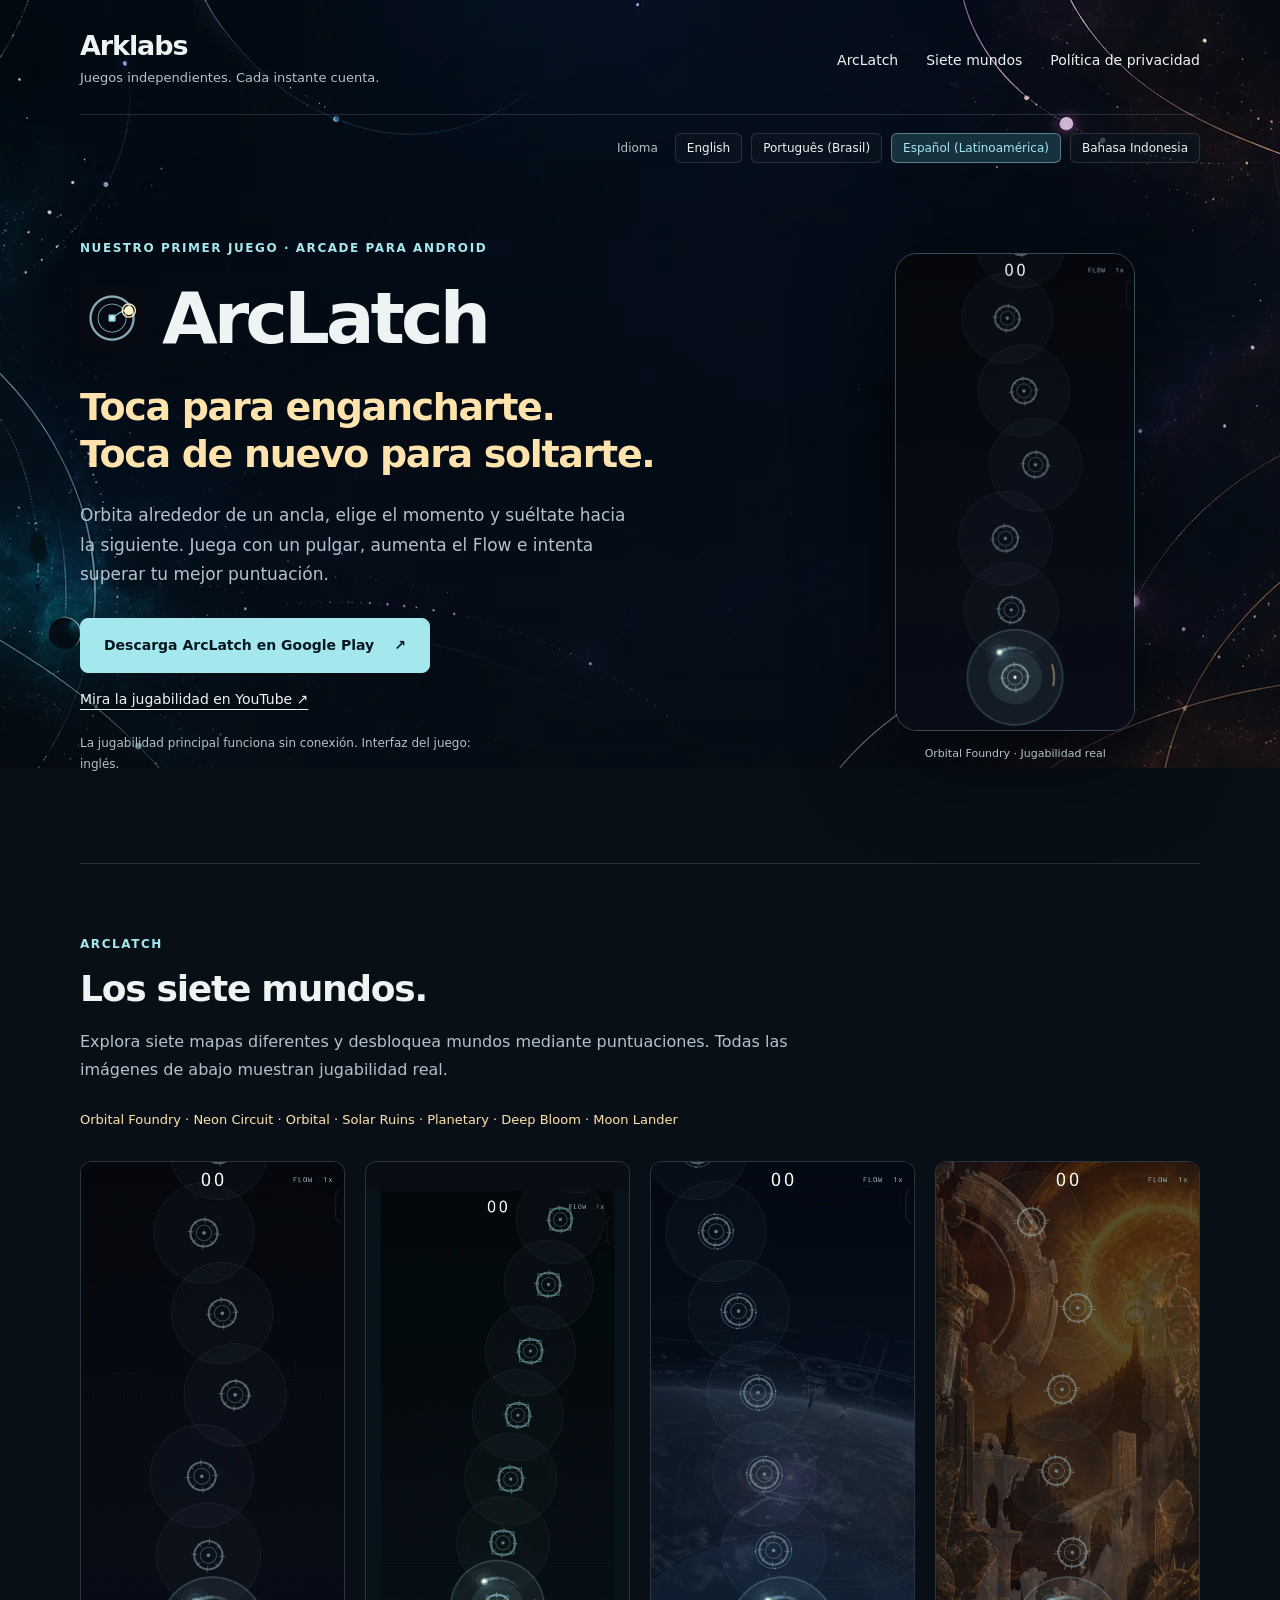
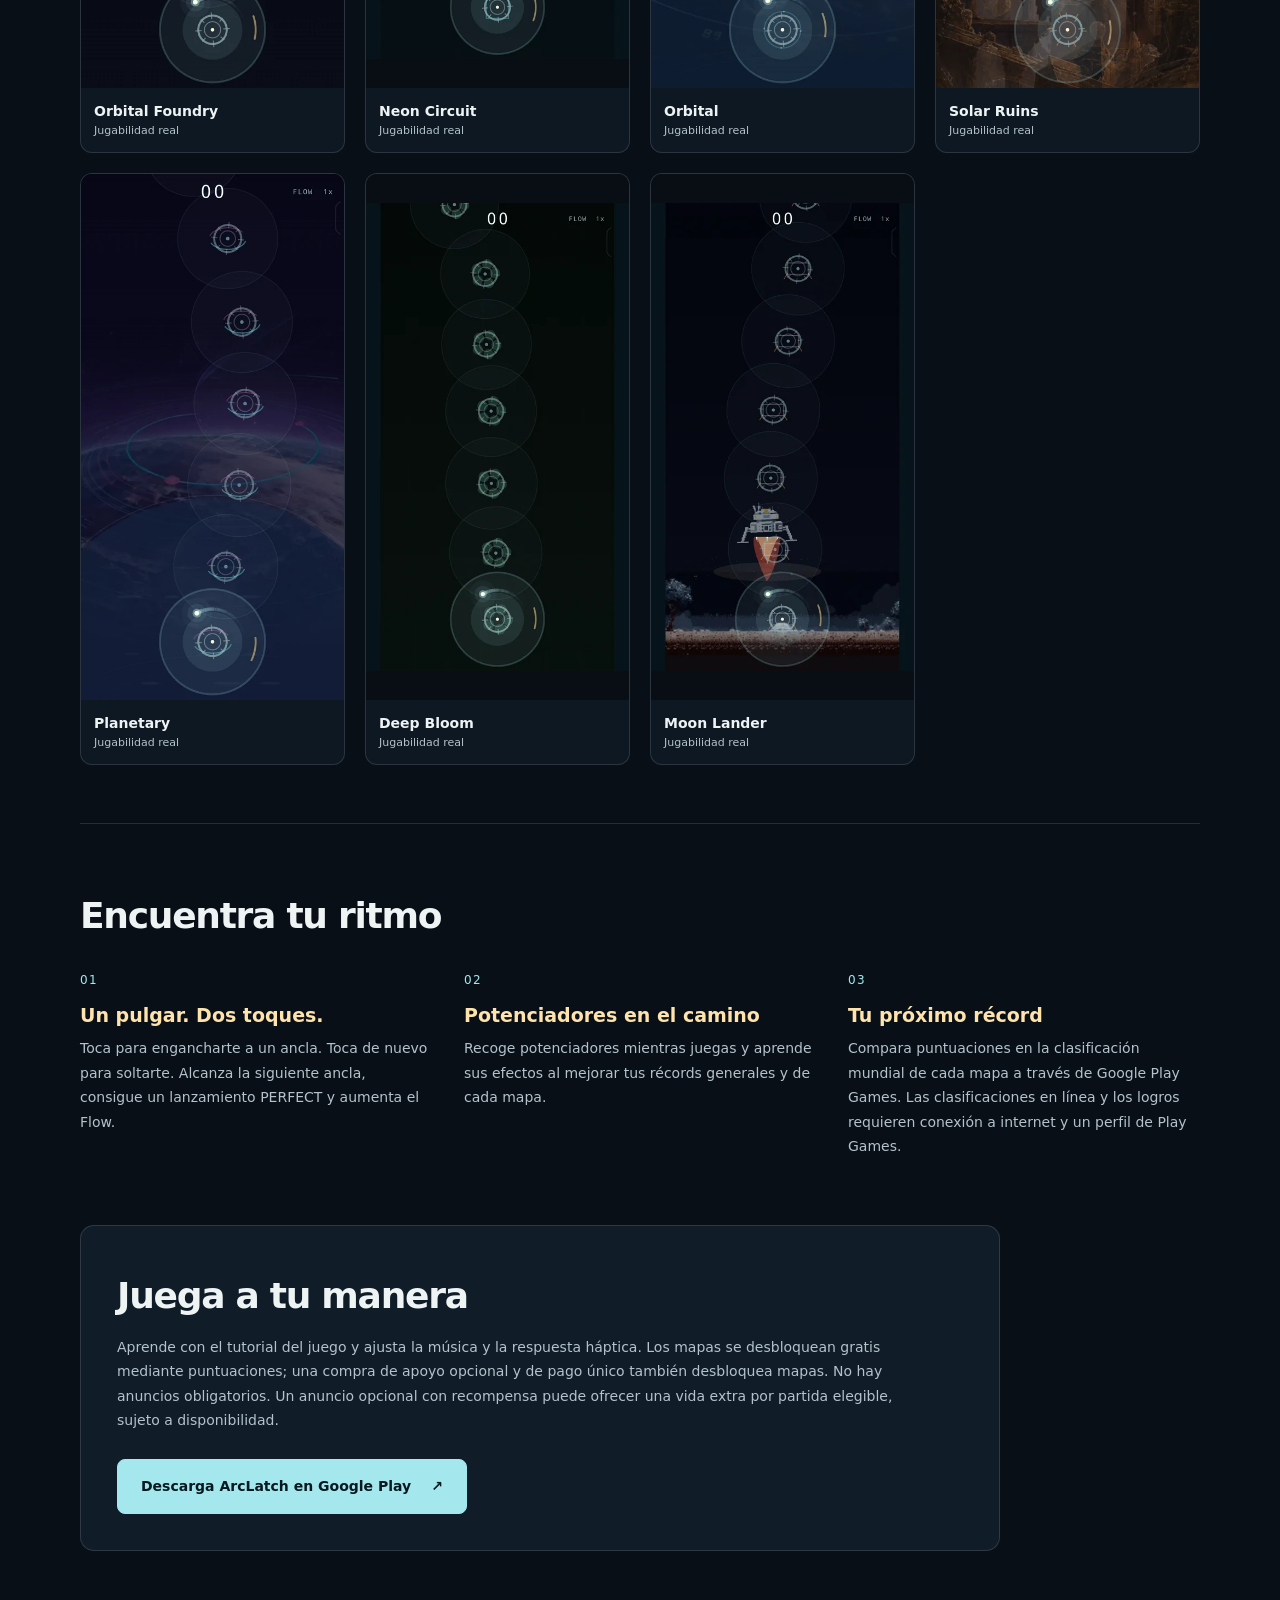
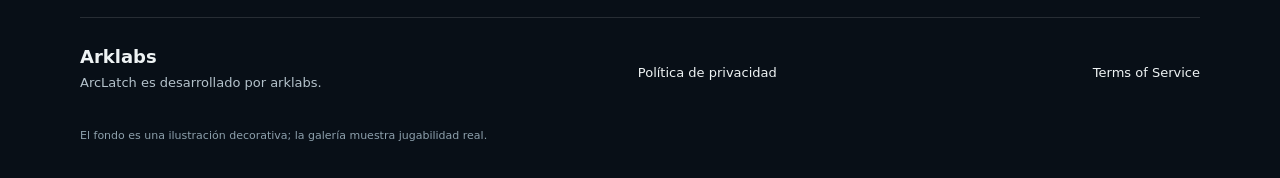
==== commit e0df20e2: "Add ArcLatch Terms of Service link" ====
--- a/es-419/index.html
+++ b/es-419/index.html
@@ -13,7 +13,7 @@
 <meta property="og:image" content="https://arklabs-app.github.io/assets/arclatch-icon.png"><meta property="og:image:alt" content="ArcLatch icon">
 <meta name="twitter:card" content="summary"><meta name="twitter:title" content="arklabs — ArcLatch">
 <meta name="twitter:description" content="Descubre ArcLatch de arklabs: un arcade de precisión para Android que se juega con un pulgar. Explora siete mundos y mira la jugabilidad real."><meta name="twitter:image" content="https://arklabs-app.github.io/assets/arclatch-icon.png">
-<link rel="icon" href="../assets/arclatch-icon.png"><link rel="stylesheet" href="../style.css?v=20261102-2">
+<link rel="icon" href="../assets/arclatch-icon.png"><link rel="stylesheet" href="../style.css?v=20261102-mobile1">
 <script type="application/ld+json">{"@context": "https://schema.org", "@graph": [{"@type": "Organization", "@id": "https://arklabs-app.github.io/#developer", "name": "arklabs", "url": "https://arklabs-app.github.io/", "sameAs": ["https://github.com/Arklabs-app"]}, {"@type": "VideoGame", "name": "ArcLatch", "url": "https://play.google.com/store/apps/details?id=com.arklabs.arclatch", "operatingSystem": "Android", "applicationCategory": "GameApplication", "genre": "Arcade", "author": {"@id": "https://arklabs-app.github.io/#developer"}, "description": "Discover ArcLatch by arklabs: a one-thumb timing arcade game for Android. Explore seven worlds, watch real gameplay and get it on Google Play."}]}</script>
 </head><body>
 <a class="skip" href="#game">El juego</a>
@@ -23,4 +23,4 @@
 <section class="worlds" id="worlds" aria-labelledby="world-title"><div class="section-heading"><p class="eyebrow">ArcLatch</p><h2 id="world-title">Los siete mundos.</h2><p>Explora siete mapas diferentes y desbloquea mundos mediante puntuaciones. Todas las imágenes de abajo muestran jugabilidad real.</p></div><p class="map-index">Orbital Foundry · Neon Circuit · Orbital · Solar Ruins · Planetary · Deep Bloom · Moon Lander</p><div class="world-gallery"><figure class="world-card"><img src="../assets/01-foundry.webp" width="480" height="960" loading="lazy" decoding="async" alt="Jugabilidad real de ArcLatch en Orbital Foundry, con anclas y trayectorias orbitales."><figcaption><strong>Orbital Foundry</strong><span>Jugabilidad real</span></figcaption></figure><figure class="world-card"><img src="../assets/06-neon-circuit.webp" width="480" height="960" loading="lazy" decoding="async" alt="Jugabilidad real de ArcLatch en Neon Circuit, con anclas y trayectorias orbitales."><figcaption><strong>Neon Circuit</strong><span>Jugabilidad real</span></figcaption></figure><figure class="world-card"><img src="../assets/02-orbital.webp" width="480" height="960" loading="lazy" decoding="async" alt="Jugabilidad real de ArcLatch en Orbital, con anclas y trayectorias orbitales."><figcaption><strong>Orbital</strong><span>Jugabilidad real</span></figcaption></figure><figure class="world-card"><img src="../assets/03-solar-ruins.webp" width="480" height="960" loading="lazy" decoding="async" alt="Jugabilidad real de ArcLatch en Solar Ruins, con anclas y trayectorias orbitales."><figcaption><strong>Solar Ruins</strong><span>Jugabilidad real</span></figcaption></figure><figure class="world-card"><img src="../assets/05-planetary.webp" width="480" height="960" loading="lazy" decoding="async" alt="Jugabilidad real de ArcLatch en Planetary, con anclas y trayectorias orbitales."><figcaption><strong>Planetary</strong><span>Jugabilidad real</span></figcaption></figure><figure class="world-card"><img src="../assets/07-deep-bloom.webp" width="480" height="960" loading="lazy" decoding="async" alt="Jugabilidad real de ArcLatch en Deep Bloom, con anclas y trayectorias orbitales."><figcaption><strong>Deep Bloom</strong><span>Jugabilidad real</span></figcaption></figure><figure class="world-card"><img src="../assets/04-moon-lander.webp" width="480" height="960" loading="lazy" decoding="async" alt="Jugabilidad real de ArcLatch en Moon Lander, con anclas y trayectorias orbitales."><figcaption><strong>Moon Lander</strong><span>Jugabilidad real</span></figcaption></figure></div></section>
 <section class="features" aria-labelledby="how-title"><h2 id="how-title">Encuentra tu ritmo</h2><div class="feature-grid"><article><span class="number">01</span><h3>Un pulgar. Dos toques.</h3><p>Toca para engancharte a un ancla. Toca de nuevo para soltarte. Alcanza la siguiente ancla, consigue un lanzamiento PERFECT y aumenta el Flow.</p></article><article><span class="number">02</span><h3>Potenciadores en el camino</h3><p>Recoge potenciadores mientras juegas y aprende sus efectos al mejorar tus récords generales y de cada mapa.</p></article><article><span class="number">03</span><h3>Tu próximo récord</h3><p>Compara puntuaciones en la clasificación mundial de cada mapa a través de Google Play Games. Las clasificaciones en línea y los logros requieren conexión a internet y un perfil de Play Games.</p></article></div></section>
 <section class="play" aria-labelledby="play-title"><h2 id="play-title">Juega a tu manera</h2><p>Aprende con el tutorial del juego y ajusta la música y la respuesta háptica. Los mapas se desbloquean gratis mediante puntuaciones; una compra de apoyo opcional y de pago único también desbloquea mapas. No hay anuncios obligatorios. Un anuncio opcional con recompensa puede ofrecer una vida extra por partida elegible, sujeto a disponibilidad.</p><a class="download" href="https://play.google.com/store/apps/details?id=com.arklabs.arclatch">Descarga ArcLatch en Google Play <span aria-hidden="true">↗</span></a></section></main>
-<footer><div><strong>Arklabs</strong><p>ArcLatch es desarrollado por arklabs.</p></div><a href="https://zaneh20.github.io/privacy.html">Política de privacidad</a><p class="art-note">El fondo es una ilustración decorativa; la galería muestra jugabilidad real.</p></footer></div></body></html>+<footer><div><strong>Arklabs</strong><p>ArcLatch es desarrollado por arklabs.</p></div><a href="https://zaneh20.github.io/privacy.html">Política de privacidad</a><a href="../terms-of-service/" lang="en">Terms of Service</a><p class="art-note">El fondo es una ilustración decorativa; la galería muestra jugabilidad real.</p></footer></div></body></html>
--- a/style.css
+++ b/style.css
@@ -6,3 +6,7 @@
 @media(prefers-reduced-motion:reduce){:root{scroll-behavior:auto}}
 
 .map-index{font-size:13px;color:var(--gold);line-height:1.9;margin:-8px 0 28px;max-width:840px}
+
+/* Frame the existing artwork's teal orbital edge on phones instead of cropping
+   its intentionally empty desktop centre. Keep the original image proportions. */
+@media(max-width:900px){body{background-size:auto,1200px auto;background-position:center top,left 96px}}
